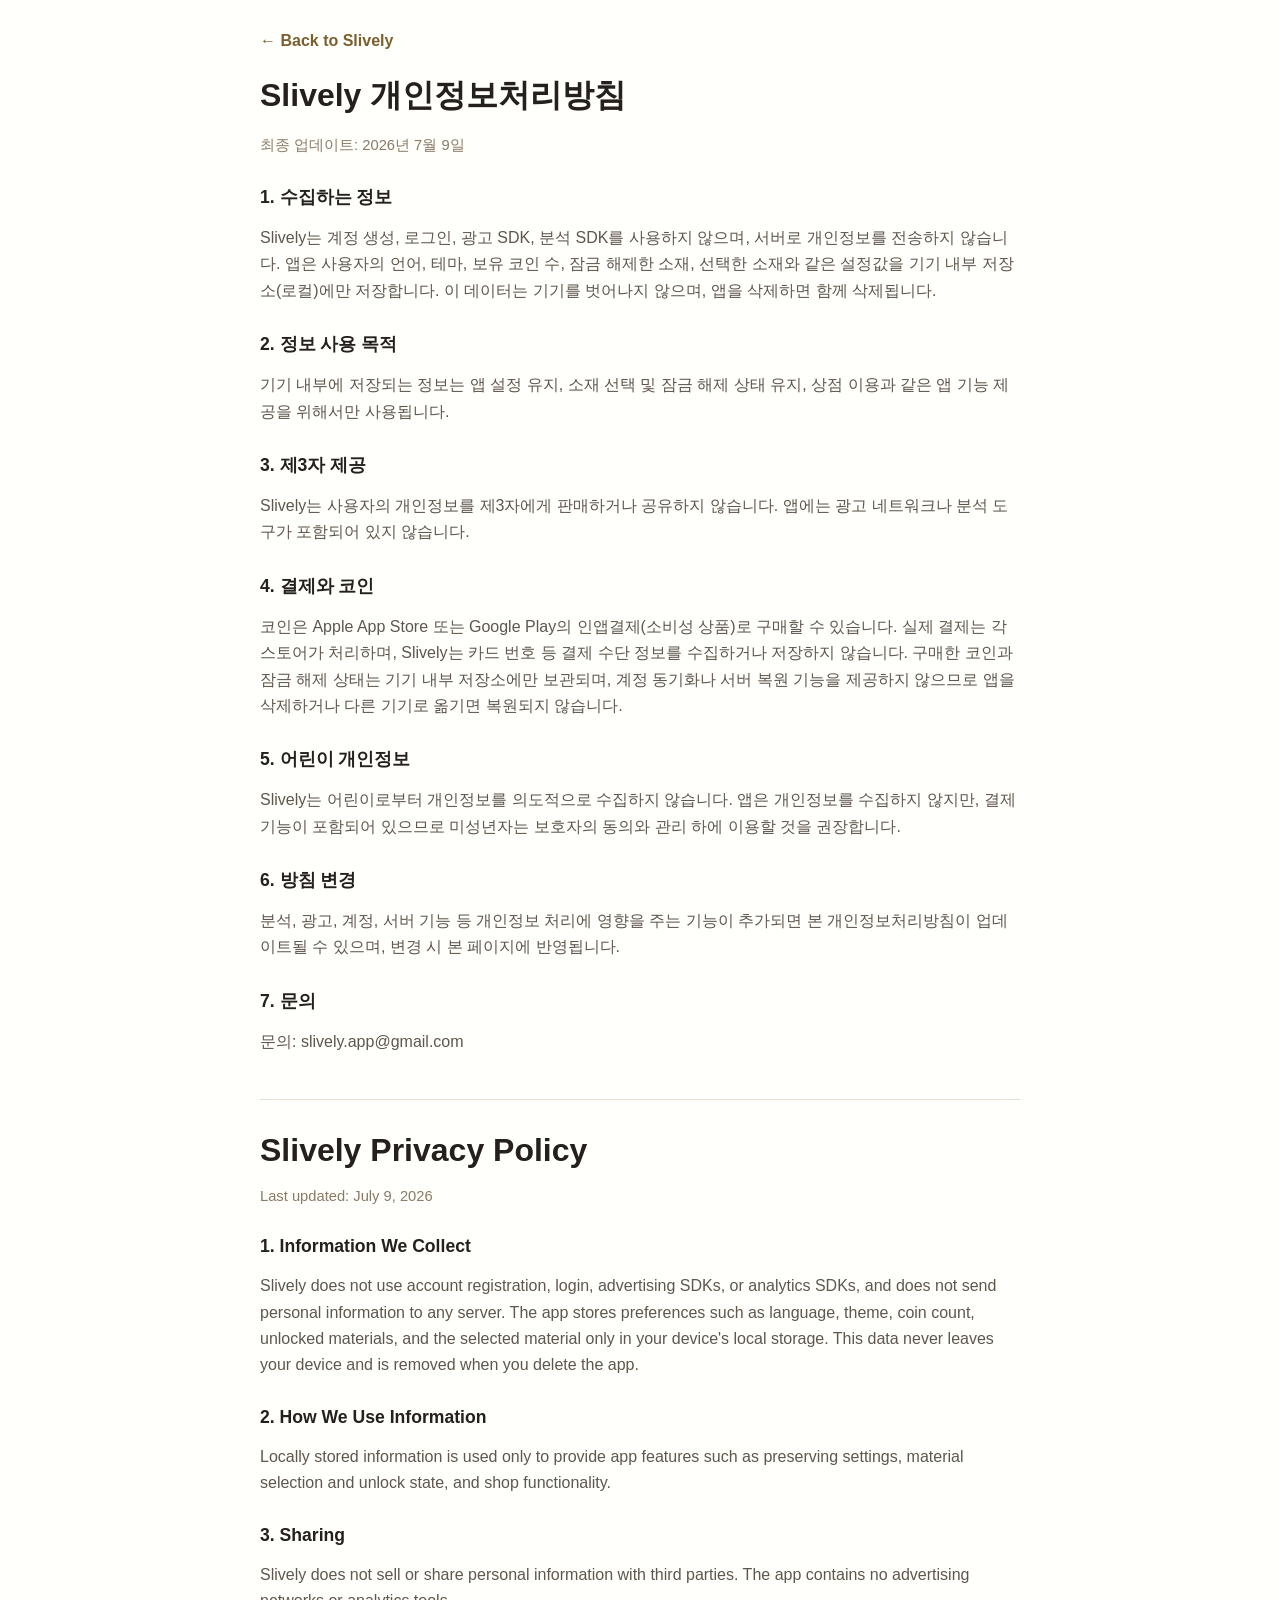
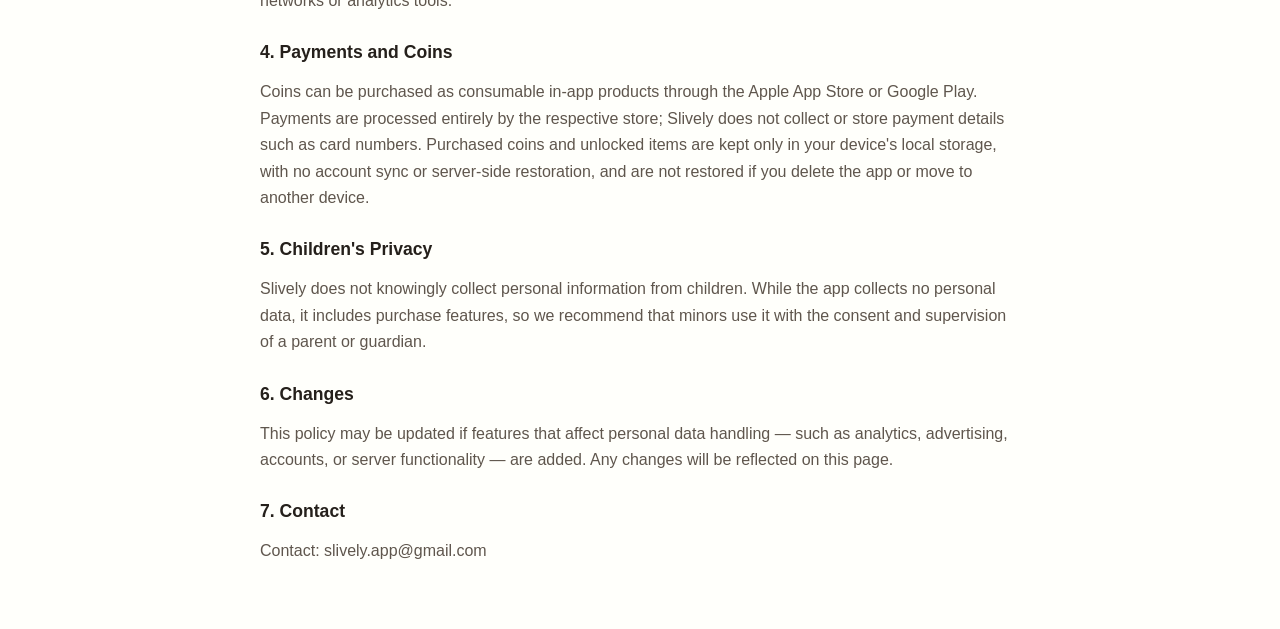
==== legal/privacy.html @ c7d46285 "Add Slively legal pages (privacy policy, terms of use) Co-Authored-By: Claude Opus 4.8 (1M context) " ====
<!doctype html>
<html lang="ko">
  <head>
    <meta charset="utf-8" />
    <meta name="viewport" content="width=device-width, initial-scale=1" />
    <title>Slively Privacy Policy</title>
    <style>
      :root {
        color: #25201b;
        background: #fffffb;
        font-family: -apple-system, BlinkMacSystemFont, "Segoe UI", sans-serif;
      }
      body {
        margin: 0;
        padding: 32px 20px 48px;
      }
      main {
        max-width: 760px;
        margin: 0 auto;
      }
      a.back {
        display: inline-flex;
        margin-bottom: 24px;
        color: #7b5f2f;
        font-weight: 800;
        text-decoration: none;
      }
      h1 {
        margin: 0 0 8px;
        font-size: 2rem;
      }
      h2 {
        margin: 28px 0 10px;
        font-size: 1.1rem;
      }
      p,
      li {
        color: #5f564d;
        line-height: 1.65;
      }
      .updated {
        color: #8a7a68;
        font-size: 0.92rem;
      }
      .en {
        margin-top: 44px;
        padding-top: 32px;
        border-top: 1px solid #e8dfd3;
      }
    </style>
  </head>
  <body>
    <main>
      <a class="back" href="../index.html?screen=settings">← Back to Slively</a>
      <h1>Slively 개인정보처리방침</h1>
      <p class="updated">최종 업데이트: 2026년 7월 9일</p>

      <h2>1. 수집하는 정보</h2>
      <p>Slively는 계정 생성, 로그인, 광고 SDK, 분석 SDK를 사용하지 않으며, 서버로 개인정보를 전송하지 않습니다. 앱은 사용자의 언어, 테마, 보유 코인 수, 잠금 해제한 소재, 선택한 소재와 같은 설정값을 기기 내부 저장소(로컬)에만 저장합니다. 이 데이터는 기기를 벗어나지 않으며, 앱을 삭제하면 함께 삭제됩니다.</p>

      <h2>2. 정보 사용 목적</h2>
      <p>기기 내부에 저장되는 정보는 앱 설정 유지, 소재 선택 및 잠금 해제 상태 유지, 상점 이용과 같은 앱 기능 제공을 위해서만 사용됩니다.</p>

      <h2>3. 제3자 제공</h2>
      <p>Slively는 사용자의 개인정보를 제3자에게 판매하거나 공유하지 않습니다. 앱에는 광고 네트워크나 분석 도구가 포함되어 있지 않습니다.</p>

      <h2>4. 결제와 코인</h2>
      <p>코인은 Apple App Store 또는 Google Play의 인앱결제(소비성 상품)로 구매할 수 있습니다. 실제 결제는 각 스토어가 처리하며, Slively는 카드 번호 등 결제 수단 정보를 수집하거나 저장하지 않습니다. 구매한 코인과 잠금 해제 상태는 기기 내부 저장소에만 보관되며, 계정 동기화나 서버 복원 기능을 제공하지 않으므로 앱을 삭제하거나 다른 기기로 옮기면 복원되지 않습니다.</p>

      <h2>5. 어린이 개인정보</h2>
      <p>Slively는 어린이로부터 개인정보를 의도적으로 수집하지 않습니다. 앱은 개인정보를 수집하지 않지만, 결제 기능이 포함되어 있으므로 미성년자는 보호자의 동의와 관리 하에 이용할 것을 권장합니다.</p>

      <h2>6. 방침 변경</h2>
      <p>분석, 광고, 계정, 서버 기능 등 개인정보 처리에 영향을 주는 기능이 추가되면 본 개인정보처리방침이 업데이트될 수 있으며, 변경 시 본 페이지에 반영됩니다.</p>

      <h2>7. 문의</h2>
      <p>문의: slively.app@gmail.com</p>

      <section class="en" lang="en">
        <h1>Slively Privacy Policy</h1>
        <p class="updated">Last updated: July 9, 2026</p>

        <h2>1. Information We Collect</h2>
        <p>Slively does not use account registration, login, advertising SDKs, or analytics SDKs, and does not send personal information to any server. The app stores preferences such as language, theme, coin count, unlocked materials, and the selected material only in your device's local storage. This data never leaves your device and is removed when you delete the app.</p>

        <h2>2. How We Use Information</h2>
        <p>Locally stored information is used only to provide app features such as preserving settings, material selection and unlock state, and shop functionality.</p>

        <h2>3. Sharing</h2>
        <p>Slively does not sell or share personal information with third parties. The app contains no advertising networks or analytics tools.</p>

        <h2>4. Payments and Coins</h2>
        <p>Coins can be purchased as consumable in-app products through the Apple App Store or Google Play. Payments are processed entirely by the respective store; Slively does not collect or store payment details such as card numbers. Purchased coins and unlocked items are kept only in your device's local storage, with no account sync or server-side restoration, and are not restored if you delete the app or move to another device.</p>

        <h2>5. Children's Privacy</h2>
        <p>Slively does not knowingly collect personal information from children. While the app collects no personal data, it includes purchase features, so we recommend that minors use it with the consent and supervision of a parent or guardian.</p>

        <h2>6. Changes</h2>
        <p>This policy may be updated if features that affect personal data handling — such as analytics, advertising, accounts, or server functionality — are added. Any changes will be reflected on this page.</p>

        <h2>7. Contact</h2>
        <p>Contact: slively.app@gmail.com</p>
      </section>
    </main>
  </body>
</html>
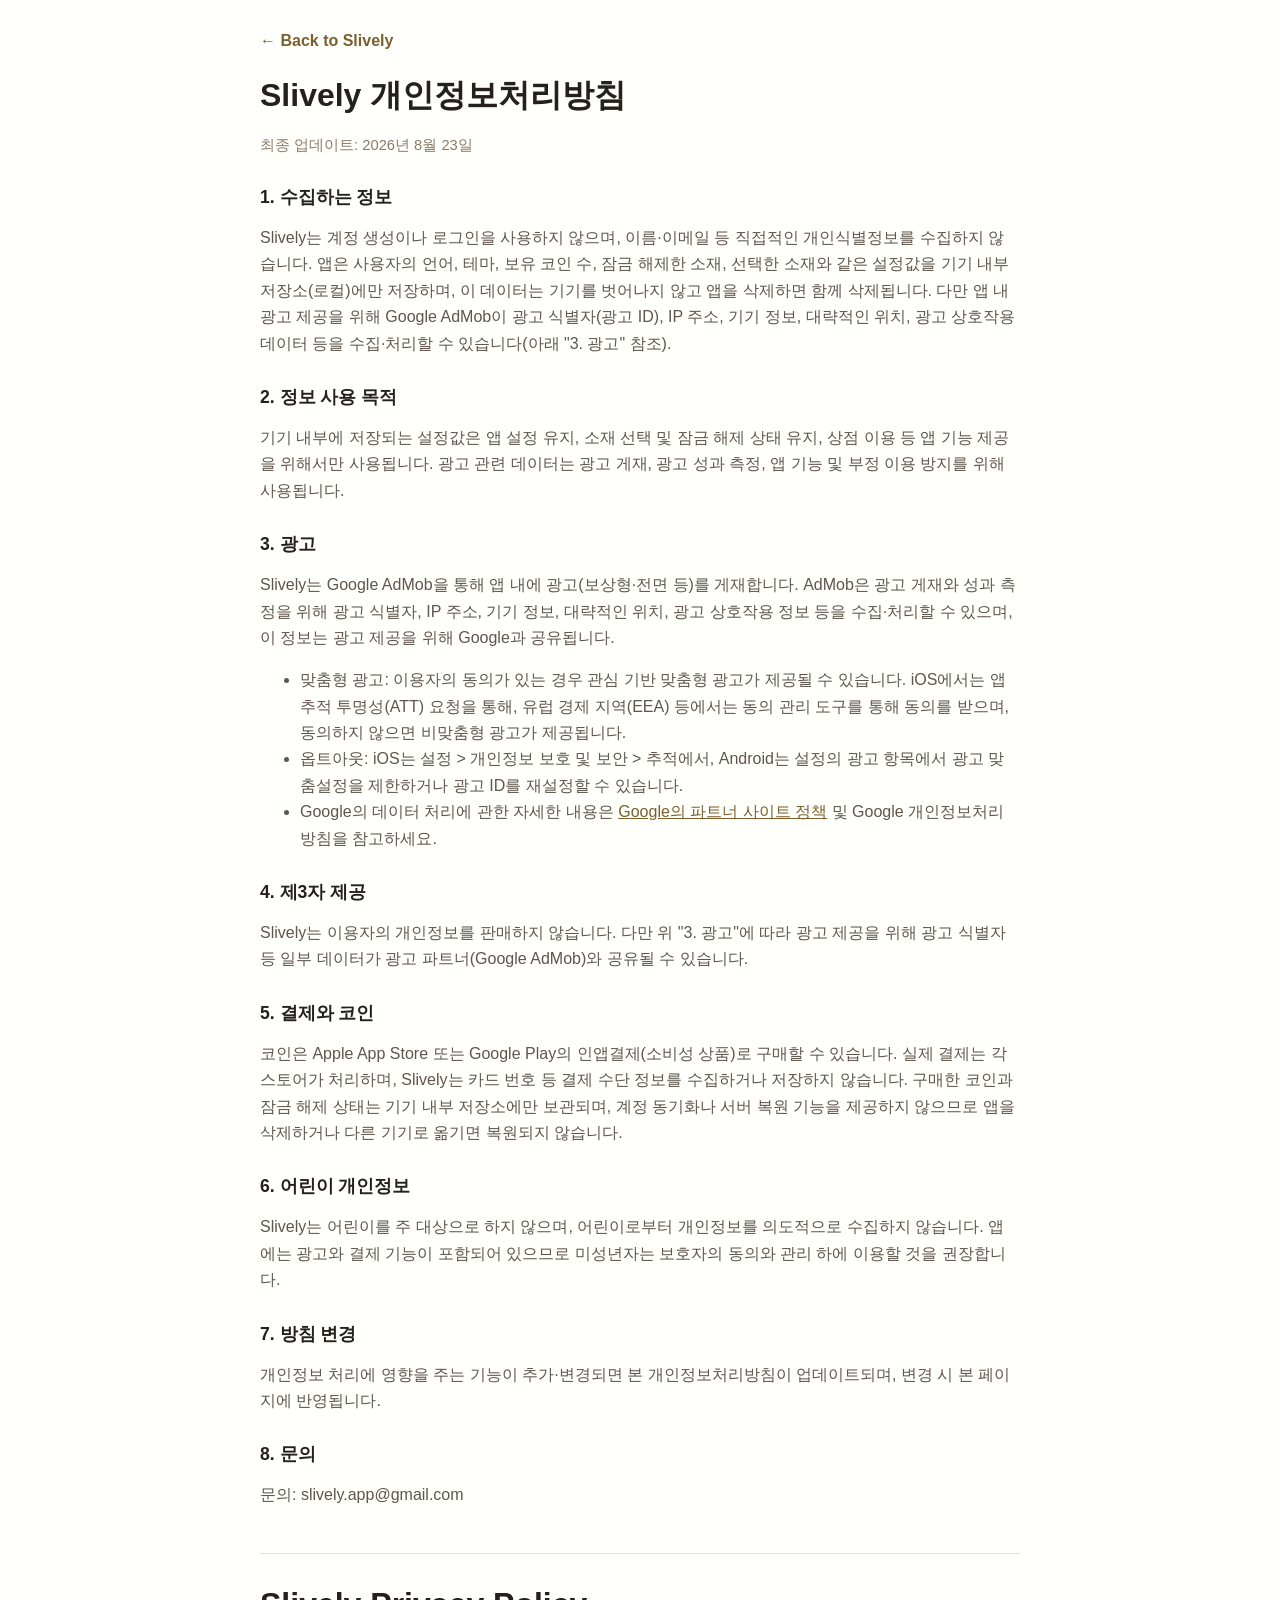
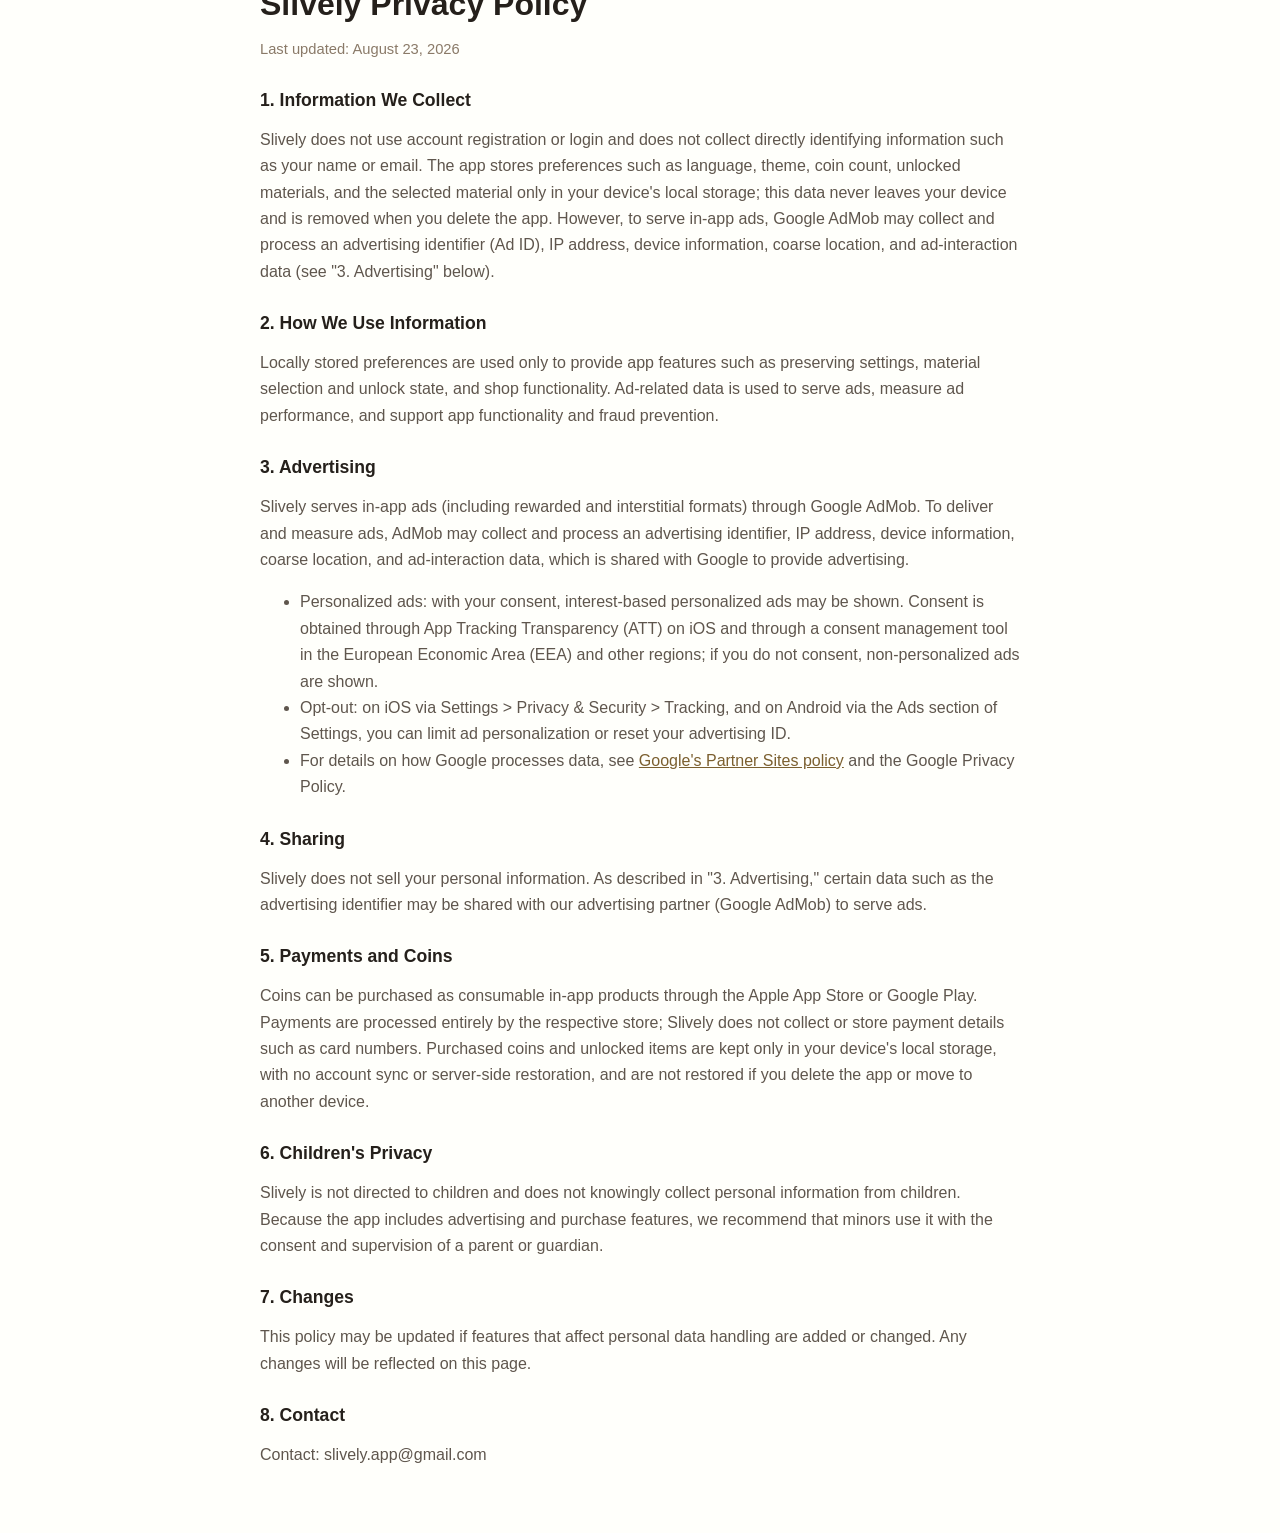
==== commit fa89f751: "Update privacy policy: disclose AdMob advertising" ====
--- a/legal/privacy.html
+++ b/legal/privacy.html
@@ -38,6 +38,9 @@
         color: #5f564d;
         line-height: 1.65;
       }
+      a {
+        color: #7b5f2f;
+      }
       .updated {
         color: #8a7a68;
         font-size: 0.92rem;
@@ -53,52 +56,68 @@
     <main>
       <a class="back" href="../index.html?screen=settings">← Back to Slively</a>
       <h1>Slively 개인정보처리방침</h1>
-      <p class="updated">최종 업데이트: 2026년 7월 9일</p>
+      <p class="updated">최종 업데이트: 2026년 8월 23일</p>
 
       <h2>1. 수집하는 정보</h2>
-      <p>Slively는 계정 생성, 로그인, 광고 SDK, 분석 SDK를 사용하지 않으며, 서버로 개인정보를 전송하지 않습니다. 앱은 사용자의 언어, 테마, 보유 코인 수, 잠금 해제한 소재, 선택한 소재와 같은 설정값을 기기 내부 저장소(로컬)에만 저장합니다. 이 데이터는 기기를 벗어나지 않으며, 앱을 삭제하면 함께 삭제됩니다.</p>
+      <p>Slively는 계정 생성이나 로그인을 사용하지 않으며, 이름·이메일 등 직접적인 개인식별정보를 수집하지 않습니다. 앱은 사용자의 언어, 테마, 보유 코인 수, 잠금 해제한 소재, 선택한 소재와 같은 설정값을 기기 내부 저장소(로컬)에만 저장하며, 이 데이터는 기기를 벗어나지 않고 앱을 삭제하면 함께 삭제됩니다. 다만 앱 내 광고 제공을 위해 Google AdMob이 광고 식별자(광고 ID), IP 주소, 기기 정보, 대략적인 위치, 광고 상호작용 데이터 등을 수집·처리할 수 있습니다(아래 "3. 광고" 참조).</p>
 
       <h2>2. 정보 사용 목적</h2>
-      <p>기기 내부에 저장되는 정보는 앱 설정 유지, 소재 선택 및 잠금 해제 상태 유지, 상점 이용과 같은 앱 기능 제공을 위해서만 사용됩니다.</p>
+      <p>기기 내부에 저장되는 설정값은 앱 설정 유지, 소재 선택 및 잠금 해제 상태 유지, 상점 이용 등 앱 기능 제공을 위해서만 사용됩니다. 광고 관련 데이터는 광고 게재, 광고 성과 측정, 앱 기능 및 부정 이용 방지를 위해 사용됩니다.</p>
 
-      <h2>3. 제3자 제공</h2>
-      <p>Slively는 사용자의 개인정보를 제3자에게 판매하거나 공유하지 않습니다. 앱에는 광고 네트워크나 분석 도구가 포함되어 있지 않습니다.</p>
+      <h2>3. 광고</h2>
+      <p>Slively는 Google AdMob을 통해 앱 내에 광고(보상형·전면 등)를 게재합니다. AdMob은 광고 게재와 성과 측정을 위해 광고 식별자, IP 주소, 기기 정보, 대략적인 위치, 광고 상호작용 정보 등을 수집·처리할 수 있으며, 이 정보는 광고 제공을 위해 Google과 공유됩니다.</p>
+      <ul>
+        <li>맞춤형 광고: 이용자의 동의가 있는 경우 관심 기반 맞춤형 광고가 제공될 수 있습니다. iOS에서는 앱 추적 투명성(ATT) 요청을 통해, 유럽 경제 지역(EEA) 등에서는 동의 관리 도구를 통해 동의를 받으며, 동의하지 않으면 비맞춤형 광고가 제공됩니다.</li>
+        <li>옵트아웃: iOS는 설정 &gt; 개인정보 보호 및 보안 &gt; 추적에서, Android는 설정의 광고 항목에서 광고 맞춤설정을 제한하거나 광고 ID를 재설정할 수 있습니다.</li>
+        <li>Google의 데이터 처리에 관한 자세한 내용은 <a href="https://policies.google.com/technologies/partner-sites">Google의 파트너 사이트 정책</a> 및 Google 개인정보처리방침을 참고하세요.</li>
+      </ul>
 
-      <h2>4. 결제와 코인</h2>
+      <h2>4. 제3자 제공</h2>
+      <p>Slively는 이용자의 개인정보를 판매하지 않습니다. 다만 위 "3. 광고"에 따라 광고 제공을 위해 광고 식별자 등 일부 데이터가 광고 파트너(Google AdMob)와 공유될 수 있습니다.</p>
+
+      <h2>5. 결제와 코인</h2>
       <p>코인은 Apple App Store 또는 Google Play의 인앱결제(소비성 상품)로 구매할 수 있습니다. 실제 결제는 각 스토어가 처리하며, Slively는 카드 번호 등 결제 수단 정보를 수집하거나 저장하지 않습니다. 구매한 코인과 잠금 해제 상태는 기기 내부 저장소에만 보관되며, 계정 동기화나 서버 복원 기능을 제공하지 않으므로 앱을 삭제하거나 다른 기기로 옮기면 복원되지 않습니다.</p>
 
-      <h2>5. 어린이 개인정보</h2>
-      <p>Slively는 어린이로부터 개인정보를 의도적으로 수집하지 않습니다. 앱은 개인정보를 수집하지 않지만, 결제 기능이 포함되어 있으므로 미성년자는 보호자의 동의와 관리 하에 이용할 것을 권장합니다.</p>
+      <h2>6. 어린이 개인정보</h2>
+      <p>Slively는 어린이를 주 대상으로 하지 않으며, 어린이로부터 개인정보를 의도적으로 수집하지 않습니다. 앱에는 광고와 결제 기능이 포함되어 있으므로 미성년자는 보호자의 동의와 관리 하에 이용할 것을 권장합니다.</p>
 
-      <h2>6. 방침 변경</h2>
-      <p>분석, 광고, 계정, 서버 기능 등 개인정보 처리에 영향을 주는 기능이 추가되면 본 개인정보처리방침이 업데이트될 수 있으며, 변경 시 본 페이지에 반영됩니다.</p>
+      <h2>7. 방침 변경</h2>
+      <p>개인정보 처리에 영향을 주는 기능이 추가·변경되면 본 개인정보처리방침이 업데이트되며, 변경 시 본 페이지에 반영됩니다.</p>
 
-      <h2>7. 문의</h2>
+      <h2>8. 문의</h2>
       <p>문의: slively.app@gmail.com</p>
 
       <section class="en" lang="en">
         <h1>Slively Privacy Policy</h1>
-        <p class="updated">Last updated: July 9, 2026</p>
+        <p class="updated">Last updated: August 23, 2026</p>
 
         <h2>1. Information We Collect</h2>
-        <p>Slively does not use account registration, login, advertising SDKs, or analytics SDKs, and does not send personal information to any server. The app stores preferences such as language, theme, coin count, unlocked materials, and the selected material only in your device's local storage. This data never leaves your device and is removed when you delete the app.</p>
+        <p>Slively does not use account registration or login and does not collect directly identifying information such as your name or email. The app stores preferences such as language, theme, coin count, unlocked materials, and the selected material only in your device's local storage; this data never leaves your device and is removed when you delete the app. However, to serve in-app ads, Google AdMob may collect and process an advertising identifier (Ad ID), IP address, device information, coarse location, and ad-interaction data (see "3. Advertising" below).</p>
 
         <h2>2. How We Use Information</h2>
-        <p>Locally stored information is used only to provide app features such as preserving settings, material selection and unlock state, and shop functionality.</p>
+        <p>Locally stored preferences are used only to provide app features such as preserving settings, material selection and unlock state, and shop functionality. Ad-related data is used to serve ads, measure ad performance, and support app functionality and fraud prevention.</p>
 
-        <h2>3. Sharing</h2>
-        <p>Slively does not sell or share personal information with third parties. The app contains no advertising networks or analytics tools.</p>
+        <h2>3. Advertising</h2>
+        <p>Slively serves in-app ads (including rewarded and interstitial formats) through Google AdMob. To deliver and measure ads, AdMob may collect and process an advertising identifier, IP address, device information, coarse location, and ad-interaction data, which is shared with Google to provide advertising.</p>
+        <ul>
+          <li>Personalized ads: with your consent, interest-based personalized ads may be shown. Consent is obtained through App Tracking Transparency (ATT) on iOS and through a consent management tool in the European Economic Area (EEA) and other regions; if you do not consent, non-personalized ads are shown.</li>
+          <li>Opt-out: on iOS via Settings &gt; Privacy &amp; Security &gt; Tracking, and on Android via the Ads section of Settings, you can limit ad personalization or reset your advertising ID.</li>
+          <li>For details on how Google processes data, see <a href="https://policies.google.com/technologies/partner-sites">Google's Partner Sites policy</a> and the Google Privacy Policy.</li>
+        </ul>
 
-        <h2>4. Payments and Coins</h2>
+        <h2>4. Sharing</h2>
+        <p>Slively does not sell your personal information. As described in "3. Advertising," certain data such as the advertising identifier may be shared with our advertising partner (Google AdMob) to serve ads.</p>
+
+        <h2>5. Payments and Coins</h2>
         <p>Coins can be purchased as consumable in-app products through the Apple App Store or Google Play. Payments are processed entirely by the respective store; Slively does not collect or store payment details such as card numbers. Purchased coins and unlocked items are kept only in your device's local storage, with no account sync or server-side restoration, and are not restored if you delete the app or move to another device.</p>
 
-        <h2>5. Children's Privacy</h2>
-        <p>Slively does not knowingly collect personal information from children. While the app collects no personal data, it includes purchase features, so we recommend that minors use it with the consent and supervision of a parent or guardian.</p>
+        <h2>6. Children's Privacy</h2>
+        <p>Slively is not directed to children and does not knowingly collect personal information from children. Because the app includes advertising and purchase features, we recommend that minors use it with the consent and supervision of a parent or guardian.</p>
 
-        <h2>6. Changes</h2>
-        <p>This policy may be updated if features that affect personal data handling — such as analytics, advertising, accounts, or server functionality — are added. Any changes will be reflected on this page.</p>
+        <h2>7. Changes</h2>
+        <p>This policy may be updated if features that affect personal data handling are added or changed. Any changes will be reflected on this page.</p>
 
-        <h2>7. Contact</h2>
+        <h2>8. Contact</h2>
         <p>Contact: slively.app@gmail.com</p>
       </section>
     </main>
